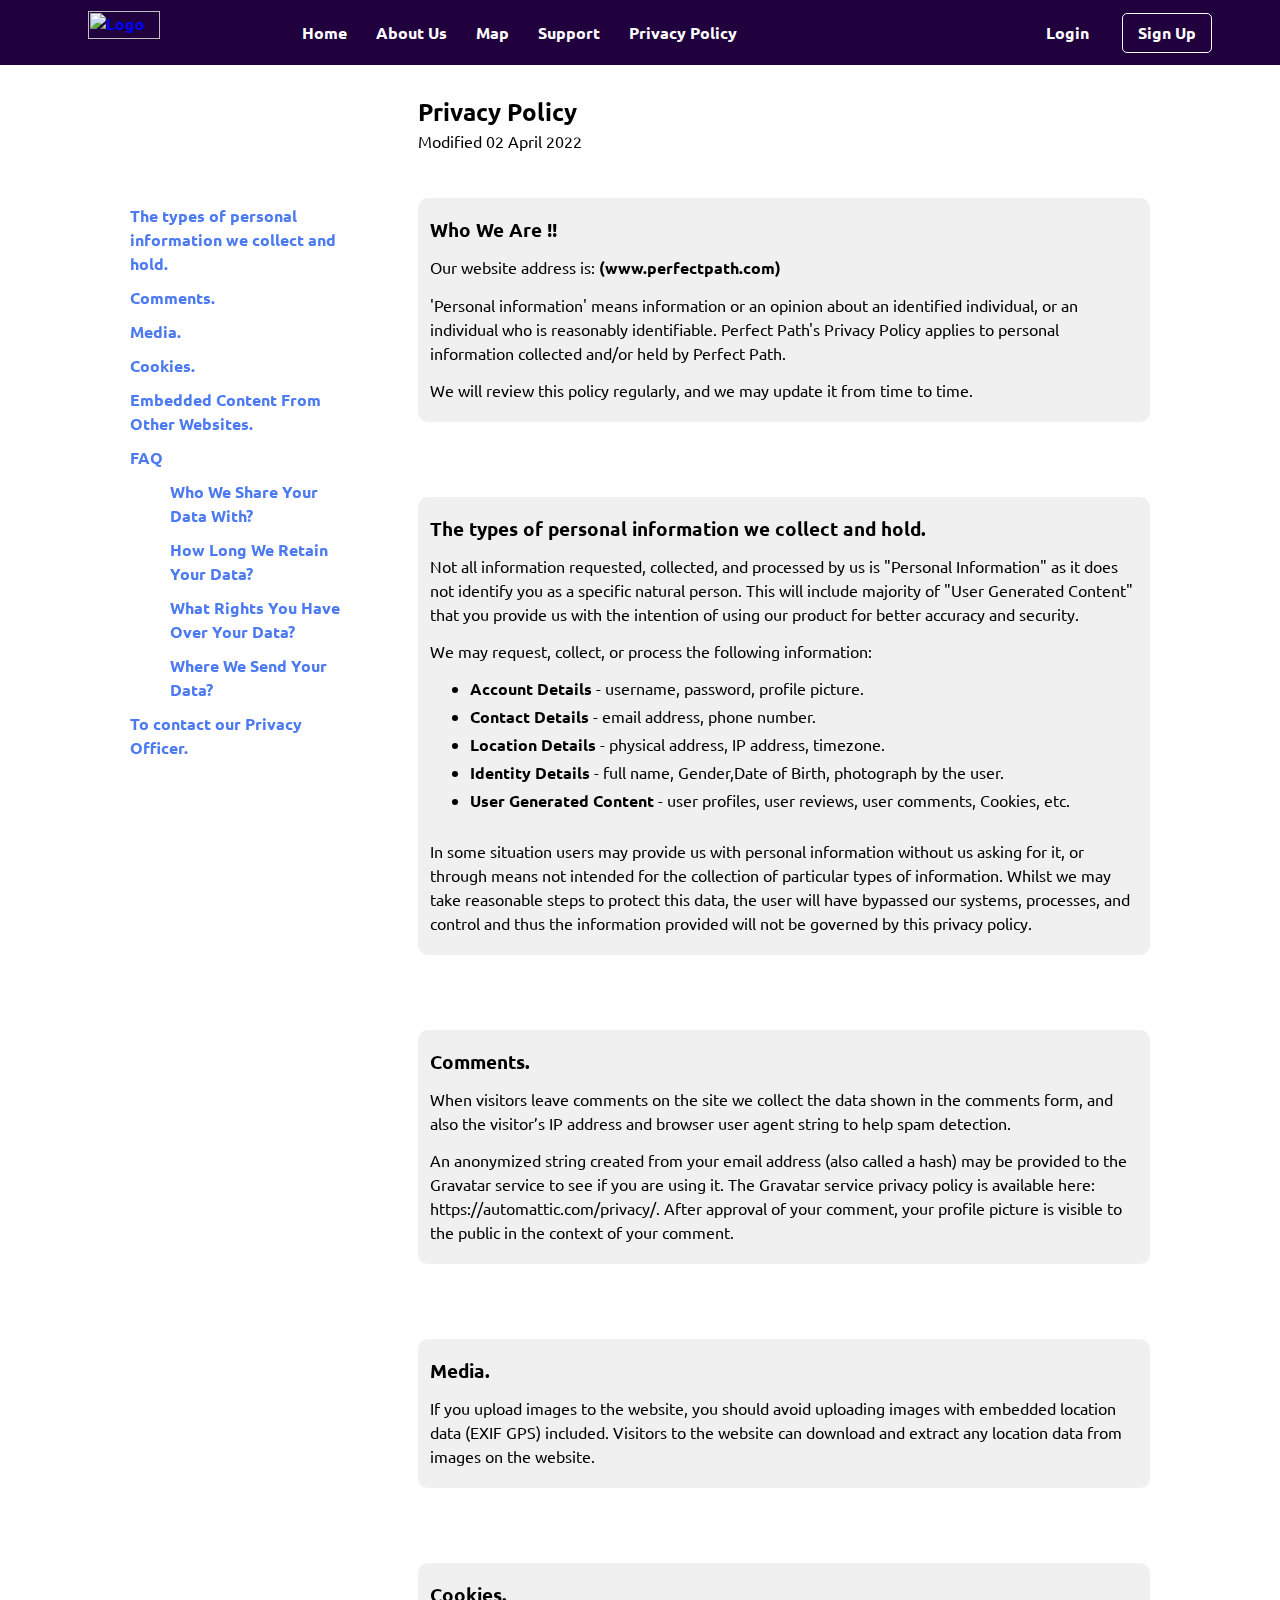
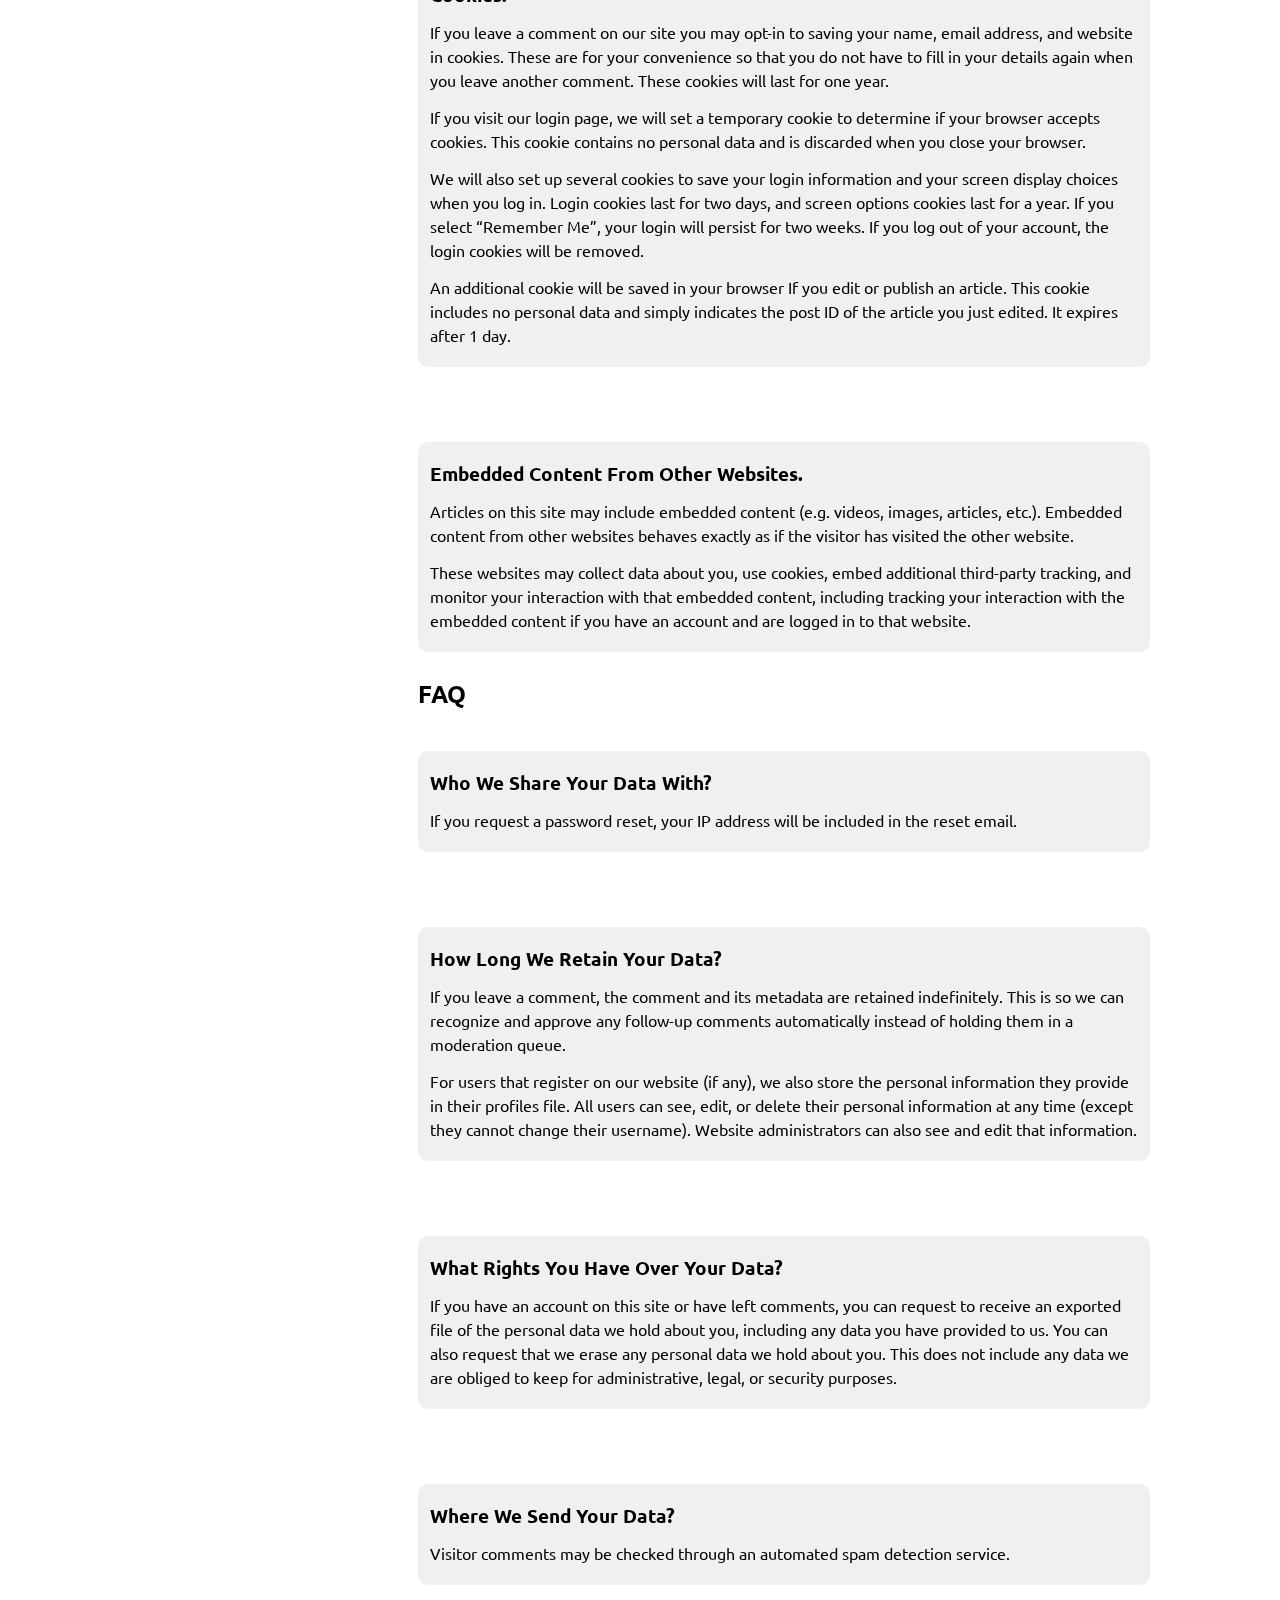
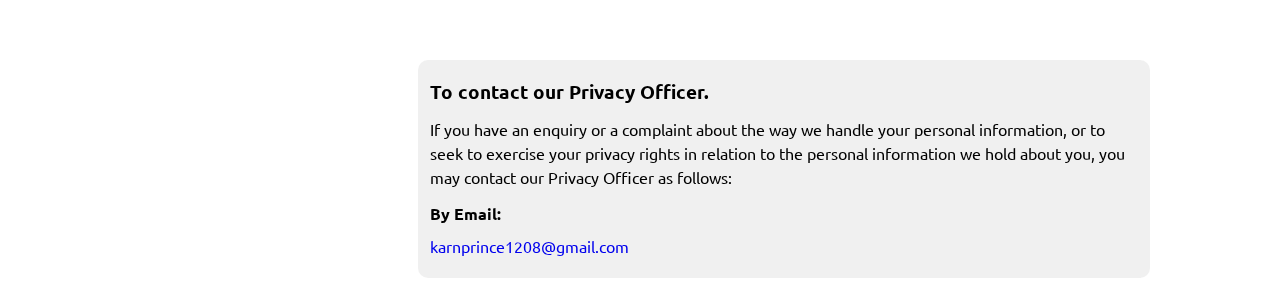
==== Privacypolicy.html @ 773e3bc3 "Added feature for automatic closing the navigation menus (at 800px & 375px) on clicking anywhere els" ====
<html lang="en">

<head>
    <meta charset="UTF-8">
    <meta http-equiv="X-UA-Compatible" content="IE=edge">
    <meta name="viewport" content="width=device-width, initial-scale=1.0">
    <link rel="stylesheet" href="./css/index.css">
    <link rel="stylesheet" href="./css/privacypolicy.css">
    <title>Perfect Path | Privacy Policy</title>
</head>
<style>
    @import url('https://fonts.googleapis.com/css2?family=Ubuntu:wght@300&display=swap');
</style>

<body>

    <!--------------------------- NAVBAR ------------------------------>

    <nav class="navbar">
        <ul class="left-menu">
            <li class="item-logo">
                <a href="./index.html">
                    <img class="logo" src="./Image/cropped-logo-KEIRA.png" alt="Logo">
                </a>
            </li>
    
            <div class="item-menu">
                <li class="item">
                    <a href="./index.html">Home</a>
                </li>
    
                <li class="item">
                    <a href="#">About Us</a>
                </li>
    
                <li class="item">
                    <a href="#">Map</a>
                </li>
    
                <li class="item">
                    <a href="#">Support</a>
                </li>
    
                <li class="item">
                    <a href="./Privacypolicy.html">Privacy Policy</a>
                </li>
            </div>
        </ul>
    
        <ul class="right-menu" id="right-dropdown">
            <li class="item">
                <a href="./login.html">Login</a>
            </li>
    
            <li class="signup-btn">
                <a href="./signup.html">Sign Up</a>
            </li>
        </ul>
    
        <!-- Login logo + Hamburger Section at 800px -->
        
        <div class="hide-login">
            <div class="login-logo" onclick="onClicklogo()">
                <img src="./Image/pngwing.com.png" alt="">
            </div>
        
            <!-- Hamburger at 800px -->
        
            <div class="hamburger1" id="menu1">
                <div class="bar1" id="barsAt800px"></div>
                <div class="bar2" id="barsAt800px"></div>
                <div class="bar3" id="barsAt800px"></div>
            </div>
        
            <!-- Hamburger at 375px -->
        
            <div class="hamburger2" id="menu2">
                <div class="bar1" id="barsAt375px"></div>
                <div class="bar2" id="barsAt375px"></div>
                <div class="bar3" id="barsAt375px"></div>
            </div>
        </div>
    </nav>
        
    <!--------------------------- NAVBAR ------------------------------>
    
    
    <!--------------------------- DROPDOWN NAV AT 800PX ----------------------------->
    
    <nav>
        <ul class="change" id="left-dropdown">
            <div class="dropdown-at-800px" id="navMenuAt800px">
                <li class="item">
                    <a href="./index.html" id="navMenuAt800px">Home</a>
                </li>
    
                <li class="item">
                    <a href="#" id="navMenuAt800px">About Us</a>
                </li>
    
                <li class="item">
                    <a href="#" id="navMenuAt800px">Map</a>
                </li>
    
                <li class="item">
                    <a href="#" id="navMenuAt800px">Support</a>
                </li>
    
                <li class="item">
                    <a href="./Privacypolicy.html" id="navMenuAt800px">Privacy Policy</a>
                </li>
            </div>
        </ul>
    </nav>
    
    <!--------------------------- DROPDOWN NAV AT 800PX ----------------------------->
    
    <!--------------------------- DROPDOWN NAV AT 375PX ------------------------------>
    
    <nav>
        <ul class="full-menu" id="full-dropdown">
            <div class="dropdown-at-375px" id="navMenuAt375px">
                <li class="item">
                    <a href="./login.html" id="navMenuAt375px">Login</a>
                </li>
    
                <li class="item">
                    <a href="./signup.html" id="navMenuAt375px">Sign Up</a>
                </li>
    
                <li class="item">
                    <a href="./index.html" id="navMenuAt375px">Home</a>
                </li>
    
                <li class="item">
                    <a href="#" id="navMenuAt375px">About Us</a>
                </li>
    
                <li class="item">
                    <a href="#" id="navMenuAt375px">Map</a>
                </li>
    
                <li class="item">
                    <a href="#" id="navMenuAt375px">Support</a>
                </li>
    
                <li class="item">
                    <a href="./Privacypolicy.html" id="navMenuAt375px">Privacy Policy</a>
                </li>
            </div>
        </ul>
    </nav>
    
    <!--------------------------- DROPDOWN NAV AT 375PX ------------------------------>

    <!--------------------------- PRIVACY POLICY TEXT ------------------------------>
    <div class="container">
        <div class="container-1">
            <ul>
                <li>
                    <a href="#type-of-personal-information">
                        The types of personal information we collect and hold.
                    </a>
                </li>

                <li>
                    <a href="#comments">
                        Comments.
                    </a>
                </li>

                <li>
                    <a href="#media">
                        Media.
                    </a>
                </li>

                <li>
                    <a href="#cookies">
                        Cookies.
                    </a>
                </li>

                <li>
                    <a href="#embedded-content">
                        Embedded Content From Other Websites.
                    </a>
                </li>

                <li>
                    <a href="#faq">
                        FAQ
                    </a>
                    <ul>
                        <li>
                            <a href="#share-your-data">
                                Who We Share Your Data With?
                            </a>
                        </li>

                        <li>
                            <a href="#retain-your-data">
                                How Long We Retain Your Data?
                            </a>
                        </li>

                        <li>
                            <a href="#right-over-your-data">
                                What Rights You Have Over Your Data?
                            </a>
                        </li>

                        <li>
                            <a href="#send-your-data">
                                Where We Send Your Data?
                            </a>
                        </li>
                    </ul>
                </li>

                <li>
                    <a href="#privacy-officer">
                        To contact our Privacy Officer.
                    </a>
                </li>
            </ul>
        </div>

        <div class="container-2">
            <h2>Privacy Policy</h2>
            <p class="modified-date">Modified 02 April 2022</p>

            <section>
                <div class="text-area">
                    <h3>Who We Are !!</h3>
                
                    <p>Our website address is: <strong>(www.perfectpath.com)</strong></p>
                
                    <p>'Personal information' means information or an opinion about an identified individual, or an
                        individual
                        who
                        is
                        reasonably identifiable. Perfect Path's Privacy Policy applies to personal information collected
                        and/or
                        held
                        by
                        Perfect Path.
                    </p>
                
                    <p>We will review this policy regularly, and we may update it from time to time.</p>
                </div>
            </section>

            <section class="section-1" id="type-of-personal-information">
                <div class="text-area">
                    <h3>The types of personal information we collect and hold.</h3>
                
                    <p>
                        Not all information requested, collected, and processed by us is "Personal Information" as it does
                        not
                        identify you as a
                        specific natural person. This will include majority of "User Generated Content" that you provide us
                        with
                        the
                        intention
                        of using our product for better accuracy and security.
                    </p>
                
                    <p>
                        We may request, collect, or process the following information:
                
                    <ul class="information-details">
                        <li> <strong>Account Details</strong> - username, password, profile picture.</li>
                        <li> <strong>Contact Details</strong> - email address, phone number.</li>
                        <li><strong>Location Details</strong> - physical address, IP address, timezone.</li>
                        <li><strong>Identity Details</strong> - full name, Gender,Date of Birth, photograph by the user.
                        </li>
                        <li><strong>User Generated Content</strong> - user profiles, user reviews, user comments, Cookies,
                            etc.
                        </li>
                    </ul>
                    </p>
                
                    <p>
                        In some situation users may provide us with personal information without us asking for it, or
                        through
                        means
                        not intended
                        for the collection of particular types of information. Whilst we may take reasonable steps to
                        protect
                        this
                        data, the
                        user will have bypassed our systems, processes, and control and thus the information provided will
                        not
                        be
                        governed by
                        this privacy policy.
                    </p>
                </div>
            </section>
            
            <section class="section-1" id="comments">
                <div class="text-area">
                    <h3>Comments.</h3>
                
                    <p>When visitors leave comments on the site we collect the data shown in the comments form, and also the
                        visitor’s
                        IP address and browser user agent string to help spam detection.
                    </p>
                
                    <p>An anonymized string created from your email address (also called a hash) may be provided to the
                        Gravatar
                        service
                        to see if you are using it. The Gravatar service privacy policy is available here:
                        https://automattic.com/privacy/. After approval of your comment, your profile picture is visible to
                        the
                        public
                        in the context of your comment.
                    </p>
                </div>
            </section>
            
            <section class="section-1" id="media">
                <div class="text-area">
                    <h3>Media.</h3>
                
                    <p>If you upload images to the website, you should avoid uploading images with embedded location data
                        (EXIF
                        GPS)
                        included. Visitors to the website can download and extract any location data from images on the
                        website.
                    </p>
                </div>
            </section>
            
            <section class="section-1" id="cookies">
                <div class="text-area">
                    <h3>Cookies.</h3>
                
                    <p>
                        If you leave a comment on our site you may opt-in to saving your name, email address, and website in
                        cookies.
                        These are
                        for your convenience so that you do not have to fill in your details again when you leave another
                        comment.
                        These
                        cookies
                        will last for one year.
                    </p>
                
                    <p>
                        If you visit our login page, we will set a temporary cookie to determine if your browser accepts
                        cookies.
                        This
                        cookie
                        contains no personal data and is discarded when you close your browser.
                    </p>
                
                    <p>
                        We will also set up several cookies to save your login information and your screen display choices
                        when
                        you
                        log
                        in.
                        Login cookies last for two days, and screen options cookies last for a year. If you select “Remember
                        Me”,
                        your
                        login
                        will persist for two weeks. If you log out of your account, the login cookies will be removed.
                    </p>
                
                    <p>
                        An additional cookie will be saved in your browser If you edit or publish an article. This cookie
                        includes
                        no
                        personal
                        data and simply indicates the post ID of the article you just edited. It expires after 1 day.
                    </p>
                </div>
            </section>

            <section class="section-1" id="embedded-content">
                <div class="text-area">
                    <h3>Embedded Content From Other Websites.</h3>
                
                    <p>
                        Articles on this site may include embedded content (e.g. videos, images, articles, etc.). Embedded
                        content
                        from
                        other
                        websites behaves exactly as if the visitor has visited the other website.
                    </p>
                
                    <p>
                        These websites may collect data about you, use cookies, embed additional third-party tracking, and
                        monitor
                        your
                        interaction with that embedded content, including tracking your interaction with the embedded
                        content if
                        you
                        have an
                        account and are logged in to that website.
                    </p>
                
                </div>
            </section>
            
            <section class="section-1" id="share-your-data">
                <div>
                    <h2 id="faq">FAQ</h2>
                </div>
                
                <div class="text-area">
                    <h3>Who We Share Your Data With?</h3>
                
                    <p>
                        If you request a password reset, your IP address will be included in the reset email.
                    </p>
                </div>
            </section>
            
            <section class="section-1" id="retain-your-data">
                <div class="text-area">
                    <h3>How Long We Retain Your Data?</h3>
                
                    <p>
                        If you leave a comment, the comment and its metadata are retained indefinitely. This is so we can
                        recognize
                        and
                        approve
                        any follow-up comments automatically instead of holding them in a moderation queue.
                    </p>
                
                    <p>
                        For users that register on our website (if any), we also store the personal information they provide
                        in
                        their
                        profiles
                        file. All users can see, edit, or delete their personal information at any time (except they cannot
                        change
                        their
                        username). Website administrators can also see and edit that information.
                    </p>
                </div>
            </section>
            
            <section class="section-1" id="right-over-your-data">
                <div class="text-area">
                    <h3>What Rights You Have Over Your Data?</h3>
                
                    <p>
                        If you have an account on this site or have left comments, you can request to receive an exported
                        file
                        of
                        the
                        personal
                        data we hold about you, including any data you have provided to us. You can also request that we
                        erase
                        any
                        personal data
                        we hold about you. This does not include any data we are obliged to keep for administrative, legal,
                        or
                        security
                        purposes.
                    </p>
                </div>
            </section>
            
            <section class="section-1" id="send-your-data">
                <div class="text-area">
                    <h3>Where We Send Your Data?</h3>
                
                    <p>Visitor comments may be checked through an automated spam detection service.</p>
                </div>
            </section>
            
            <section class="section-1" id="privacy-officer">
                <div class="text-area">
                    <h3>To contact our Privacy Officer.</h3>
                
                    <p>
                        If you have an enquiry or a complaint about the way we handle your personal information, or to seek
                        to
                        exercise your
                        privacy rights in relation to the personal information we hold about you, you may contact our
                        Privacy
                        Officer as
                        follows:
                    </p>

                    <h4>By Email:</h4>
                    <a class="mail" href="mailto:karnprince1208@gamil.com">karnprince1208@gmail.com</a>
                </div>
            </section>
        </div>
    </div>
    <br>
    <!--------------------------- PRIVACY POLICY TEXT ------------------------------>

    <script src="./javascript/Homepage2.js"></script>
</body>

</html>
---- css/index.css ----
html {
    scroll-behavior: smooth;
}

* {
    margin: 0;
    border: 0;
    box-sizing: border-box;
    font-family: 'Ubuntu', sans-serif;
    text-decoration: none;
}

.navbar {
    display: flex;
    height: 65px;
    width: 100%;
    background-color: rgb(32, 0, 61);
    font-weight: 600;
    font-size: 100%;
    position: relative;
    z-index: 1000;
}

.left-menu {
    list-style: none;
    display: flex;
    margin-left: 6%;
    align-items: center;
    flex-shrink: 1;
    width: calc(100% - 30%);
}

.item-logo {
    width: calc(100% - 80%);
    min-width: 140px;
}

.item-menu {
    display: flex;
    justify-content: space-around;
    width: 29rem;
}

.dropdown-at-800px {
    display: none;
}

.right-menu {
    list-style: none;
    display: flex;
    align-items: center;
    width: 17rem;
    justify-content: space-evenly;
    flex-shrink: 3;
}

.logo {
    height: 65%;
    margin-left: calc(100% - 117%);
}

.item a {
    color: white;
}

.item a:hover {
    text-underline-offset: var(--offset, 0.3em);
    text-decoration: underline 0.15em;
    transition: text-decoration-color 800ms;
}

.item a:hover,
a:focus {
    text-decoration-color: orange;
}

.signup-btn {
    background-color: rgb(32, 0, 61);
    border: 1px solid white;
    border-radius: 5px;
    height: 40px;
    font-weight: 700;
    font-size: 100%;
    display: flex;
    align-items: center;
}

.signup-btn a {
    padding: 10px 15px;
    color: white;
}

.signup-btn a:hover {
    color: rgb(32, 0, 61);
    transition: all 400ms ease;
}

.signup-btn:hover {
    background-color: white;
    transition: all 700ms ease;
}

.hide-login {
    display: none;
    align-self: center;
    /* width: 18%; */
    /* flex-basis: 18%; */
    position: absolute;
    left: calc(100% - 98px);
}

.login-logo {
    border: 1px solid #fff;
    border-radius: 50px;
    height: 35px;
    width: 35px;
    align-self: center;
    background: #fff;
    display: flex;
    align-items: center;
    justify-content: center;
    cursor: pointer;
}

.login-logo img {
    width: 25px;
    height: 25px;
    display: flex;
    align-self: center;
}

.hamburger1,
.hamburger2 {
    display: none;
    cursor: pointer;
}

.bar1,
.bar2,
.bar3 {
    width: 28px;
    height: 2px;
    background-color: #fff;
    border-radius: 5px;
    margin: 6px 0;
    transition: 0.4s;
}

.icon .bar1 {
    -webkit-transform: rotate(-45deg) translate(-4px, 6px);
    transform: rotate(-45deg) translate(-4px, 6px);
}

.icon .bar2 {
    opacity: 0;
}

.icon .bar3 {
    -webkit-transform: rotate(45deg) translate(-5px, -8px);
    transform: rotate(45deg) translate(-5px, -8px);
}

.dropdown-at-375px {
    display: none;
}

.wrapper {
    height: 35rem;
    margin: 10px;
    overflow: hidden;
    box-shadow: -0.5px 4px 10px 3px #00000085;
    border-radius: 10px;
}

.slide-container {
    position: relative;
    height: 35rem;
    border-radius: 10px;
    transition: 900ms cubic-bezier(0.48, 0.15, 0.18, 1);
    /* text-align: center; */
}

.slide-image {
    width: 100%;
    height: 100%;
    position: absolute;

}

.slide-image img {
    width: 100%;
    height: 100%;
    object-fit: cover;
    border-radius: 10px;
}

.slider-image-text {
    display: none;
    position: absolute;
    z-index: 2;
    /* top: calc(100% - 420px); */
    color: #fff;
    margin: 0px 10%;
}

.slider-image-text h1 {
    margin-bottom: 20px;
    font-size: 55px;
    /* font-weight: 900; */
    letter-spacing: 5px;
}

.slider-image-text p {
    font-weight: 600;
    font-size: 22px;
    letter-spacing: 3px;
    line-height: 35px;
    text-transform: capitalize;
}

.overlay {
    background-color: #000;
    position: absolute;
    z-index: 1;
    width: 100%;
    height: 35rem;
    border-radius: 10px;
    opacity: 0.4;
}

.slider-text-animation {
    top: 200px;
    animation: appear 1s ease-in-out forwards;
    display: block;
}

@keyframes appear {
    0% {
        opacity: 0;
        /* display: block; */
    }

    /* 40% {
        transform: translateY(-10px);
        opacity: 1;
    }

    60% {
        transform: translateY(-30px);
        opacity: 1;
    }


    80% {
        transform: translateY(-50px);
        opacity: 1;
    } */

    100% {
        transform: translateY(-70px);
        opacity: 1;
    }
}

.prev-btn img,
.next-btn img {
    height: 45px;
    position: absolute;
    z-index: 100;
    top: 21.6rem;
    transform: translateY(-50%);
    background: #fff;
    opacity: 0.5;
    margin: 0 20px;
    border-radius: 50%;
}

.prev-btn img {
    left: 0;
}

.next-btn img {
    right: 0;
}

.prev-btn img:hover,
.next-btn img:hover {
    opacity: 0.9;
    transition: all 250ms ease-in;
}

.navigation-dots {
    display: flex;
    width: 100%;
    height: 32px;
    position: absolute;
    align-items: center;
    justify-content: center;
    bottom: calc(100% - 620px);
}

.single-dot {
    height: 4px;
    width: 5%;
    max-width: 60px;
    border-radius: 5px;
    cursor: pointer;
    transition: 400ms;
    margin: 0 8px;
    box-shadow: 0px 0px 9px 1px #979797;
}

.single-dot.active {
    background-color: #fff;
}

@media (max-width: 1024px) {
    .right-menu {
        display: none;
    }

    .hide-login {
        display: flex;
        justify-content: end;
        flex-shrink: 1;
    }

    .login-dropdown {
        display: inherit;
        flex-direction: column;
        position: absolute;
        top: 4.5rem;
        height: 7rem;
        left: calc(100% - 145px);
        width: 8rem;
        background-color: #fff;
        box-shadow: 0px 6px 19px 3px #00000075;
        border-radius: 5px;
        padding: 0;
        z-index: 100;
    }

    .right-menu .item {
        width: 65%;
        display: flex;
        justify-content: center;
        border-radius: 5px;
    }

    .right-menu .item:hover {
        background-color: #80808066;
        transition: all 200ms ease;
    }

    .right-menu .item a {
        color: rgb(32, 0, 61);
        text-transform: uppercase;
        text-decoration: none;
        padding-top: 10px;
        padding-bottom: 10px;
        width: 100%;
        display: flex;
        justify-content: center;
    }

    .right-menu .signup-btn:hover {
        border: 2px solid rgb(32, 0, 61);
        border-radius: 5px;
        background-color: #fff;
    }

    .right-menu .signup-btn a:hover {
        color: rgb(32, 0, 61);
    }

    .wrapper {
        height: 25rem;
    }

    .slider-image-text h1 {
        margin-bottom: 15px;
        font-size: 40px;
        /* font-weight: 900; */
        letter-spacing: 4px;
    }

    .slider-image-text p {
        /* font-weight: 600; */
        font-size: 15px;
        letter-spacing: 2.5px;
        line-height: 21.5px;
        /* text-transform: capitalize; */
    }

    .slider-text-animation {
        top: 180px;
        /* animation: appear 1s ease-in-out forwards;
        display: block; */
    }

    .prev-btn img,
    .next-btn img {
        height: 35px;
        top: 17.2rem;
    }

    .navigation-dots {
        bottom: calc(100% - 460px);
    }
}

@media (max-width: 800px) and (min-width: 375px) {
    .hamburger1 {
        display: block;
        position: absolute;
        right: calc(100% - 45px);
        top: -14px;
    }

    .hamburger2 {
        display: none;
    }

    .item-menu {
        display: none;
    }
    
    .change {
        display: none;
    }

    .activve {
        display: contents;
    }

    .dropdown-at-800px {
        display: flex;
        /* list-style: none; */
        flex-direction: column;
        align-items: center;
        justify-content: space-around;
        position: absolute;
        top: 4rem;
        left: 0;
        width: 100%;
        height: 15rem;
        background-color: #fff;
        box-shadow: 0px 6px 20px 20px #00000075;
        border-radius: 0 0 5px 5px;
        z-index: 101;
        top: 0;
        animation: drop-800px-Animation 250ms ease-in forwards;
    }
        
    @keyframes drop-800px-Animation {
        0% {
            opacity: 0;
        }
    
        100% {
            transform: translateY(65px);
            opacity: 1;
        }
    }

    .dropdown-at-800px .item a {
        color: rgb(32, 0, 61);
        font-weight: 600;
        text-transform: uppercase;
        padding-top: 10px;
        padding-bottom: 10px;
        display: flex;
        width: 100%;
        justify-content: center;  
    }

    .dropdown-at-800px .item {
        border-radius: 5px;
        display: flex;
        flex-wrap: nowrap;
        justify-content: center;
        width: 90%;
        background: #faf7f7;
    }

    .dropdown-at-800px .item:hover {
        background-color: rgb(32, 0, 61);
        width: 90%;
        transition: all 350ms ease;
    }

    .dropdown-at-800px .item a:hover {
        color: #fff;
        text-decoration: none;
    }

    .login-logo {
        left: calc(100% - 50px);
        position: absolute;
    }

    .login-dropdown {
        left: calc(100% - 195px);
        position: absolute;
        z-index: 1;
    }
}

@media (max-width: 768px) {
    .slider-image-text {
        margin: 0px 15%;
    }

    .slider-image-text h1 {
        margin-bottom: 15px;
        font-size: 32px;
        /* font-weight: 900; */
        letter-spacing: 3px;
    }

    .slider-image-text p {
        /* font-weight: 600; */
        font-size: 12px;
        letter-spacing: 1px;
        line-height: 20px;
        /* text-transform: capitalize; */
    }

    .slider-text-animation {
        top: 180px;
        /* animation: appear 1s ease-in-out forwards;
        display: block; */
    }
}

@media (max-width: 426px) {
    .hide-login {
        left: calc(100% - 70px) !important;
    }

    .login-dropdown {
        left: calc(100% - 170px);
    }

    .logo {
        margin-left: calc(100% - 135%);
    }

    .slider-image-text {
        margin: 0px 18%;
        text-align: center;
        word-wrap: break-word;
    }

    .slider-image-text h1 {
        margin-bottom: 15px;
        font-size: 30px;
        letter-spacing: 3px;
    }

    .slider-image-text p {
        font-size: 11px;
        letter-spacing: 1px;
        line-height: 20px;
    }

    .slider-text-animation {
        top: 165px;
    }
}

@media (max-width: 375px) {
    .slider-image-text h1 {
        margin-bottom: 15px;
        font-size: 27px !important;
        letter-spacing: 2px !important;
    }

    .item-menu {
        display: none;
    }

    .login-logo {
        display: none;
    }

    .login-dropdown {
        display: none;
    }

    .hide-login {
        left: calc(100% - 50px) !important;
    }

    .hamburger1 {
        display: none;
    }

    .hamburger2 {
        display: block;
    }

    .full-menu {
        display: none;
    }

    .activve {
        display: contents;
    }

    .dropdown-at-375px {
        display: flex;
        /* list-style: none; */
        flex-direction: column;
        align-items: center;
        justify-content: space-around;
        position: absolute;
        /* top: 4rem; */
        left: 0;
        width: 100%;
        height: 22rem;
        background-color: #fff;
        box-shadow: 0px 6px 20px 20px #00000075;
        border-radius: 0 0 5px 5px;
        z-index: 101;
        top: 0;
        animation: drop-375px-Animation 250ms ease-in forwards;
    }

    @keyframes drop-375px-Animation {
        0% {
            opacity: 0;
        }

        100% {
            transform: translateY(65px);
            opacity: 1;
        }
    }

    .dropdown-at-375px .item a {
        color: rgb(32, 0, 61);
        font-weight: 600;
        text-transform: uppercase;
        padding-top: 10px;
        padding-bottom: 10px;
        display: flex;
        width: 100%;
        justify-content: center;
    }

    .dropdown-at-375px .item {
        border-radius: 5px;
        display: flex;
        flex-wrap: nowrap;
        justify-content: center;
        width: 90%;
        background: #faf7f7;
    }

    .dropdown-at-375px .item:hover {
        background-color: rgb(32, 0, 61);
        width: 90%;
        transition: all 350ms ease;
    }

    .dropdown-at-375px .item a:hover {
        color: #fff !important;
        text-decoration: none;
    }
}
---- css/privacypolicy.css ----
html {
    scroll-behavior: smooth;
}

.navbar {
    position: fixed;
    z-index: 1000;
}

.dropdown-at-800px {
    position: fixed;
}

.container {
    display: flex;
    margin: 0 7%;
    padding-top: 100px;
    line-height: 24px;
}

.container-1 {
    left: 0;
    margin-left: 7%;
    padding-right: 30px;
    margin-top: 5.9rem;
    width: calc(100% - 1223px);
    min-width: 291px;
    max-width: 300px;
    max-height: calc(100vh - 212px);
    overflow: scroll;
    position: fixed;
    z-index: 0;
}

.container-1 li {
    padding-top: 10px;
    list-style: none;
    font-weight: 600;
}

.container-1 li a {
    color: #4c7af1;
    border-bottom: 3px solid #fff;
}

.container-1 li a:hover {
    border-bottom-color: rgba(76, 122, 241, .75);
    transition: all .2s ease;
}

.container-2 {
    position: relative;
    margin-left: 18rem;
    padding: 0 40px;
    height: 100%;
    display: flex;
    flex-direction: column;
    justify-content: space-evenly;
}

.modified-date {
    margin: 0;
    padding-top: 5px;
}

p,
h4 {
    padding-top: 13px;
}

.information-details {
    padding-top: 10px;
}

.information-details li {
    padding-top: 3px;
}

.mail {
    padding-top: 8px;
}

@media (max-width: 690px) {
    .container-1 {
        margin-left: 5%;
        padding-right: 0;
        min-width: 257px;
    }

    .container-2 {
        margin-left: 15rem;
    }
}

@media (max-width: 645px) {
    .container-1 {
        margin-left: 0%;
    }

    .container-2 {
        margin-left: 13rem;
    }
}

@media (max-width: 620px) {
    .container {
        margin: 0 0;
    }

    .container-1 {
        display: none;
    }

    .container-2 {
        margin-left: 0;
    }
}

.text-area {
    margin-top: 45px;
    padding: 20px 12px;
    background: #8080801f;
    display: flex;
    flex-direction: column;
    justify-content: center;
    border-radius: 10px;
}

.section-1{
    padding-top: 30px;
}

@media (max-width: 375px) {
    .container {
        width: 100% !important;
    }
    
    .container .container-2 {
        padding: 0 25px;
        width: 100%;
        word-wrap: break-word;
    }

    .heading-site{
        display: flex;
    }

    .container-2 .heading-site h1{
        display: flex;
        word-wrap: break-word;
    }
}
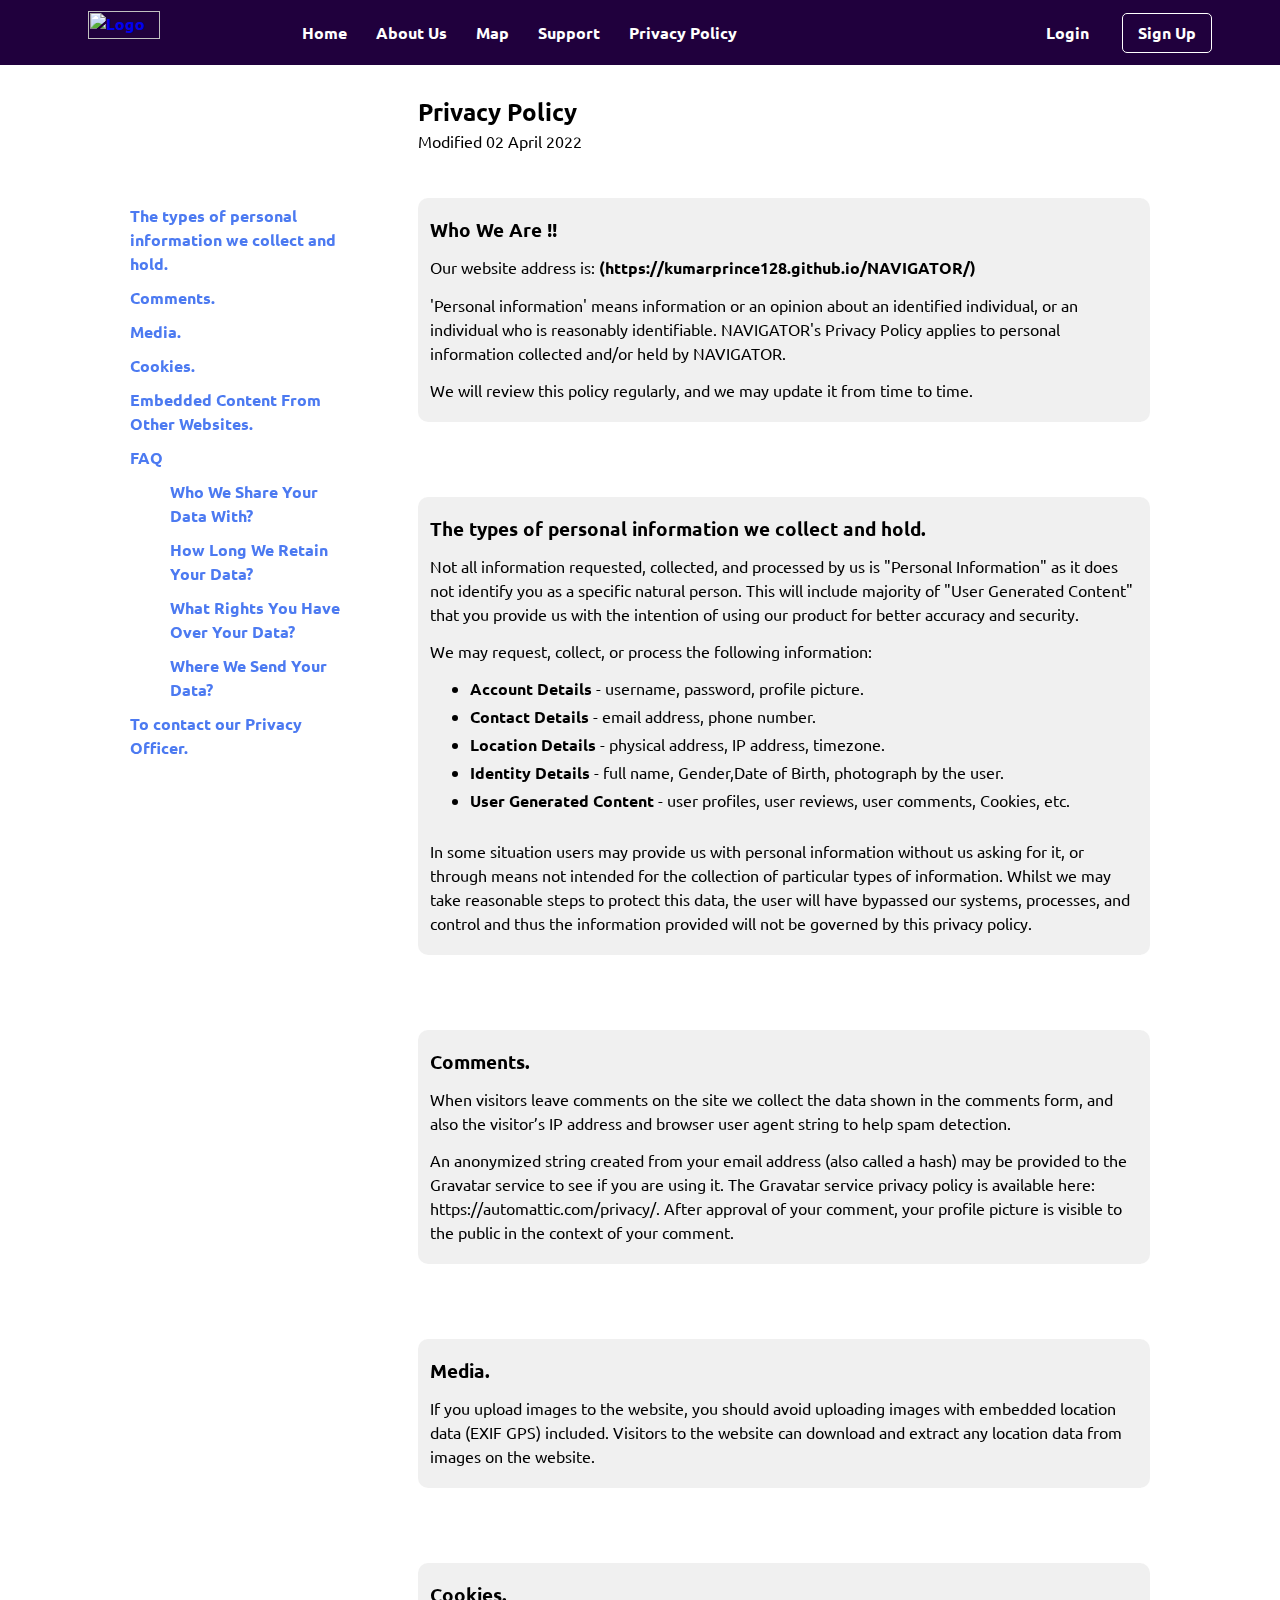
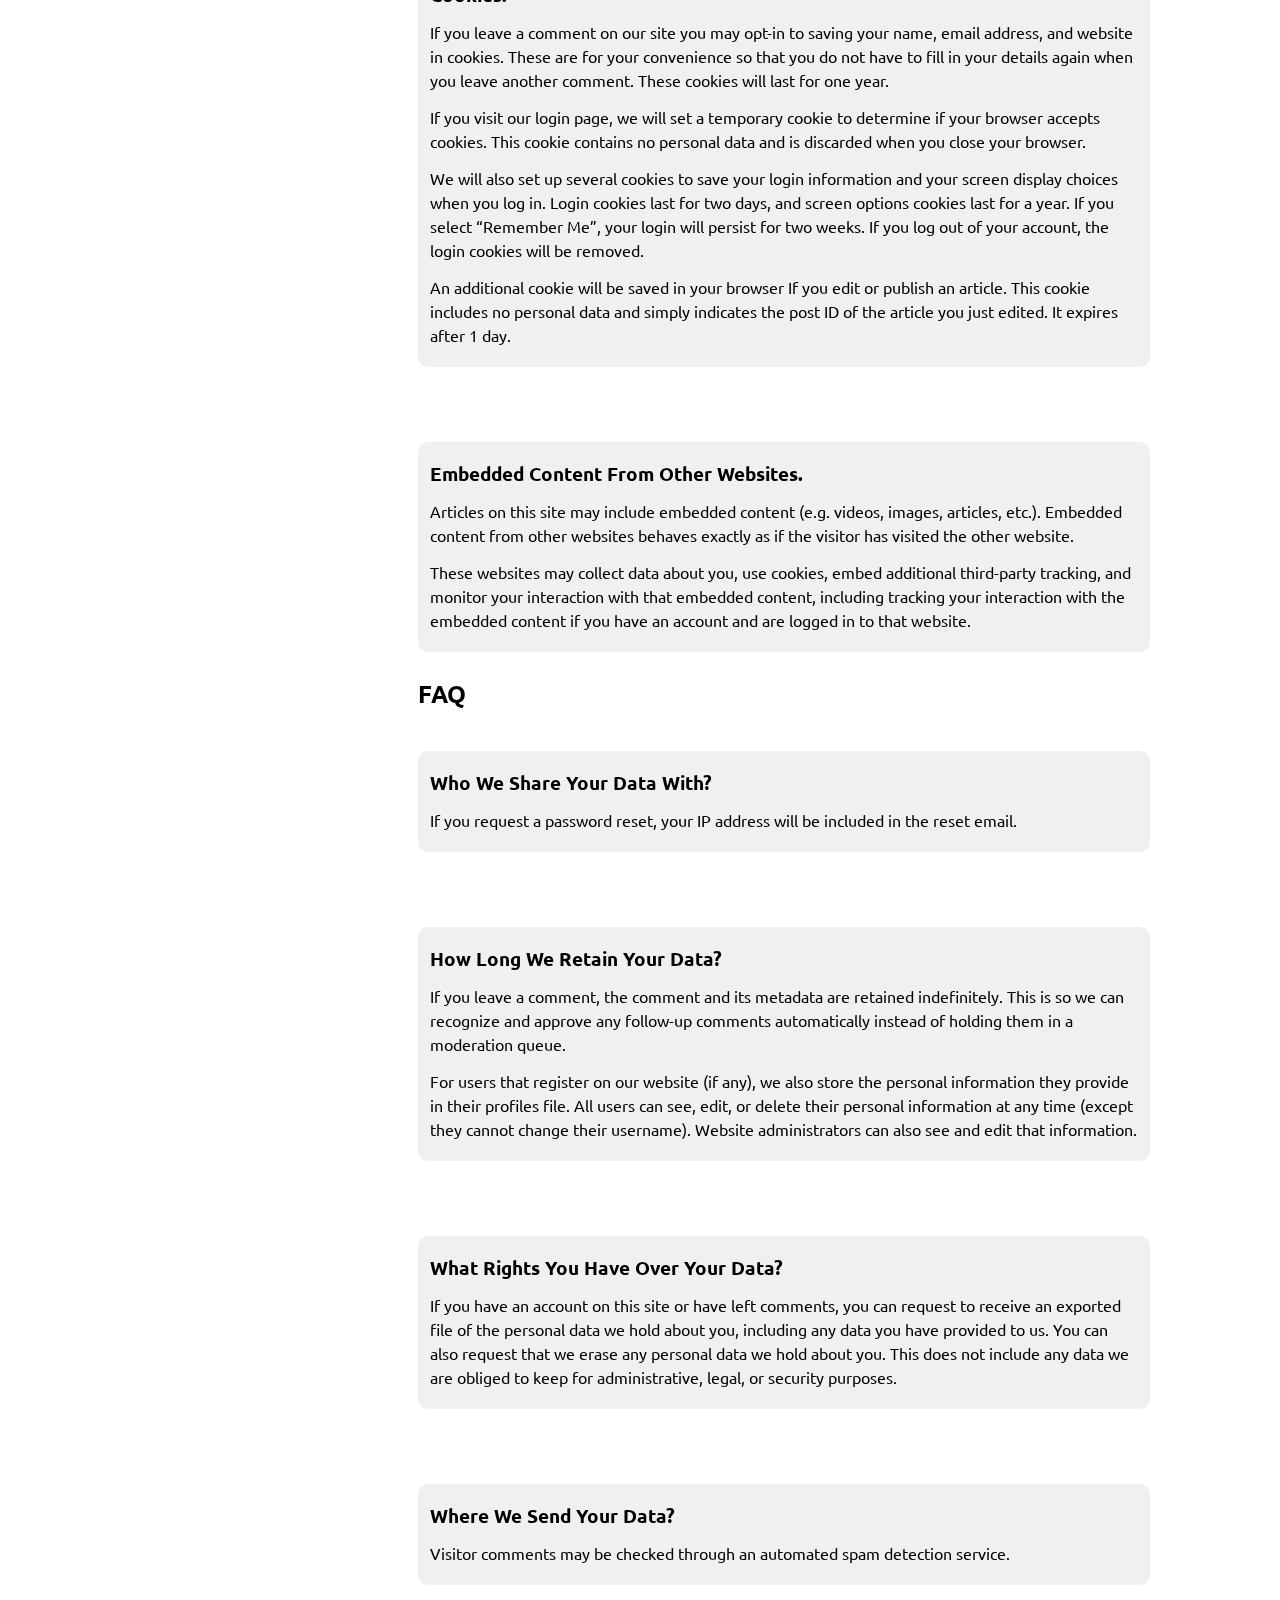
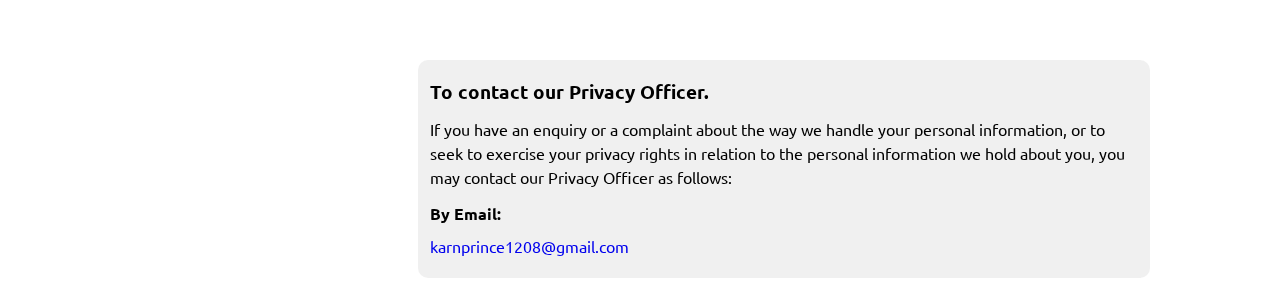
==== commit 5785014c: "Renamesd Perfect Path with Navigator." ====
--- a/Privacypolicy.html
+++ b/Privacypolicy.html
@@ -6,7 +6,7 @@
     <meta name="viewport" content="width=device-width, initial-scale=1.0">
     <link rel="stylesheet" href="./css/index.css">
     <link rel="stylesheet" href="./css/privacypolicy.css">
-    <title>Perfect Path | Privacy Policy</title>
+    <title>Privacy Policy || NAVIGATOR</title>
 </head>
 <style>
     @import url('https://fonts.googleapis.com/css2?family=Ubuntu:wght@300&display=swap');
@@ -34,7 +34,7 @@
                 </li>
     
                 <li class="item">
-                    <a href="#">Map</a>
+                    <a href="./map.html">Map</a>
                 </li>
     
                 <li class="item">
@@ -99,7 +99,7 @@
                 </li>
     
                 <li class="item">
-                    <a href="#" id="navMenuAt800px">Map</a>
+                    <a href="./map.html" id="navMenuAt800px">Map</a>
                 </li>
     
                 <li class="item">
@@ -137,7 +137,7 @@
                 </li>
     
                 <li class="item">
-                    <a href="#" id="navMenuAt375px">Map</a>
+                    <a href="./map.html" id="navMenuAt375px">Map</a>
                 </li>
     
                 <li class="item">
@@ -234,17 +234,17 @@
                 <div class="text-area">
                     <h3>Who We Are !!</h3>
                 
-                    <p>Our website address is: <strong>(www.perfectpath.com)</strong></p>
+                    <p>Our website address is: <strong>(https://kumarprince128.github.io/NAVIGATOR/)</strong></p>
                 
                     <p>'Personal information' means information or an opinion about an identified individual, or an
                         individual
                         who
                         is
-                        reasonably identifiable. Perfect Path's Privacy Policy applies to personal information collected
+                        reasonably identifiable. NAVIGATOR's Privacy Policy applies to personal information collected
                         and/or
                         held
                         by
-                        Perfect Path.
+                        NAVIGATOR.
                     </p>
                 
                     <p>We will review this policy regularly, and we may update it from time to time.</p>
